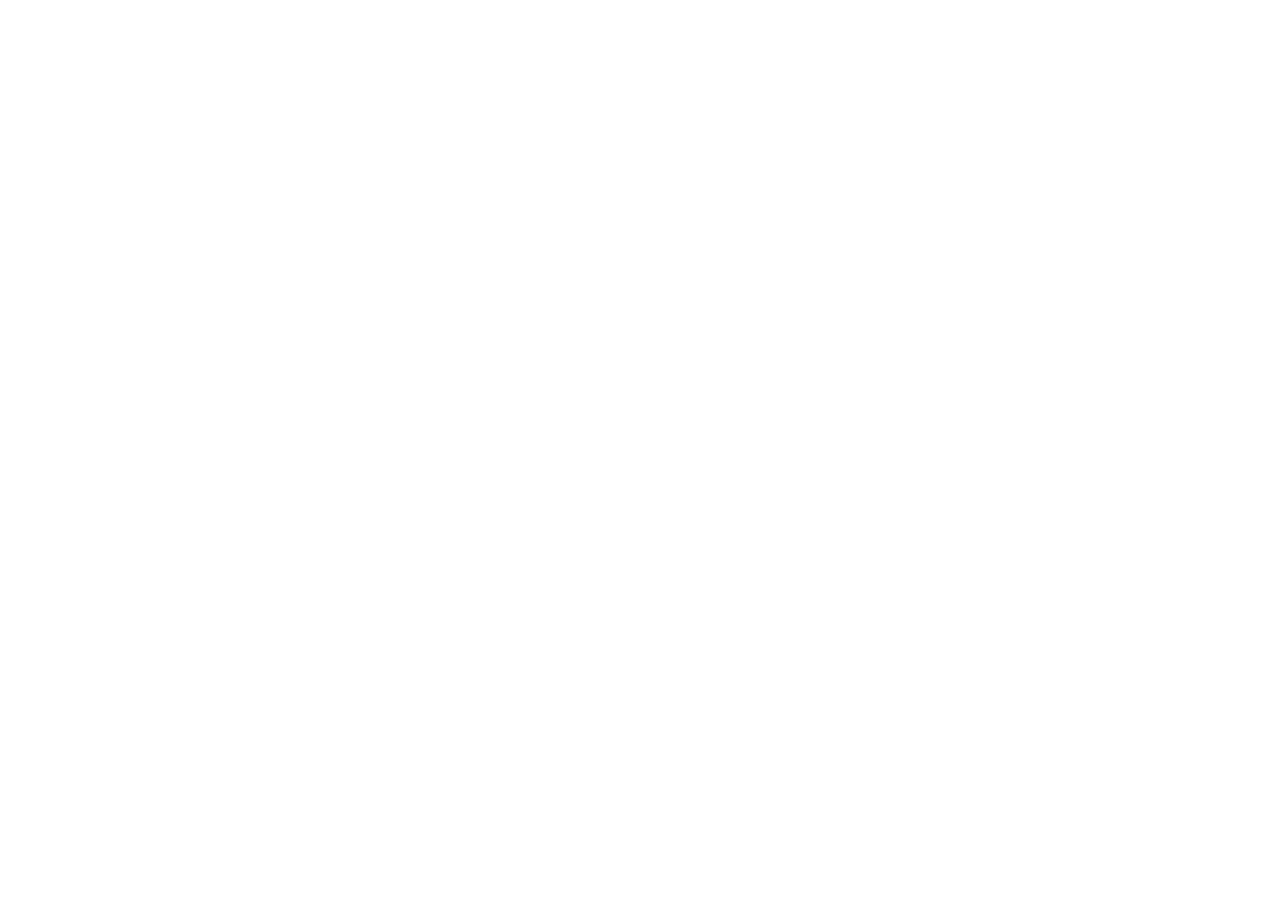
==== game.html @ 26db9619 "make basic game logic in js" ====
<!DOCTYPE html>
<html lang="en">
<head>
    <meta charset="UTF-8">
    <meta name="viewport" content="width=device-width, initial-scale=1.0">
    <title>Document</title>
    <script src="./game.js" defer></script>
</head>
<body>
    
</body>
</html>
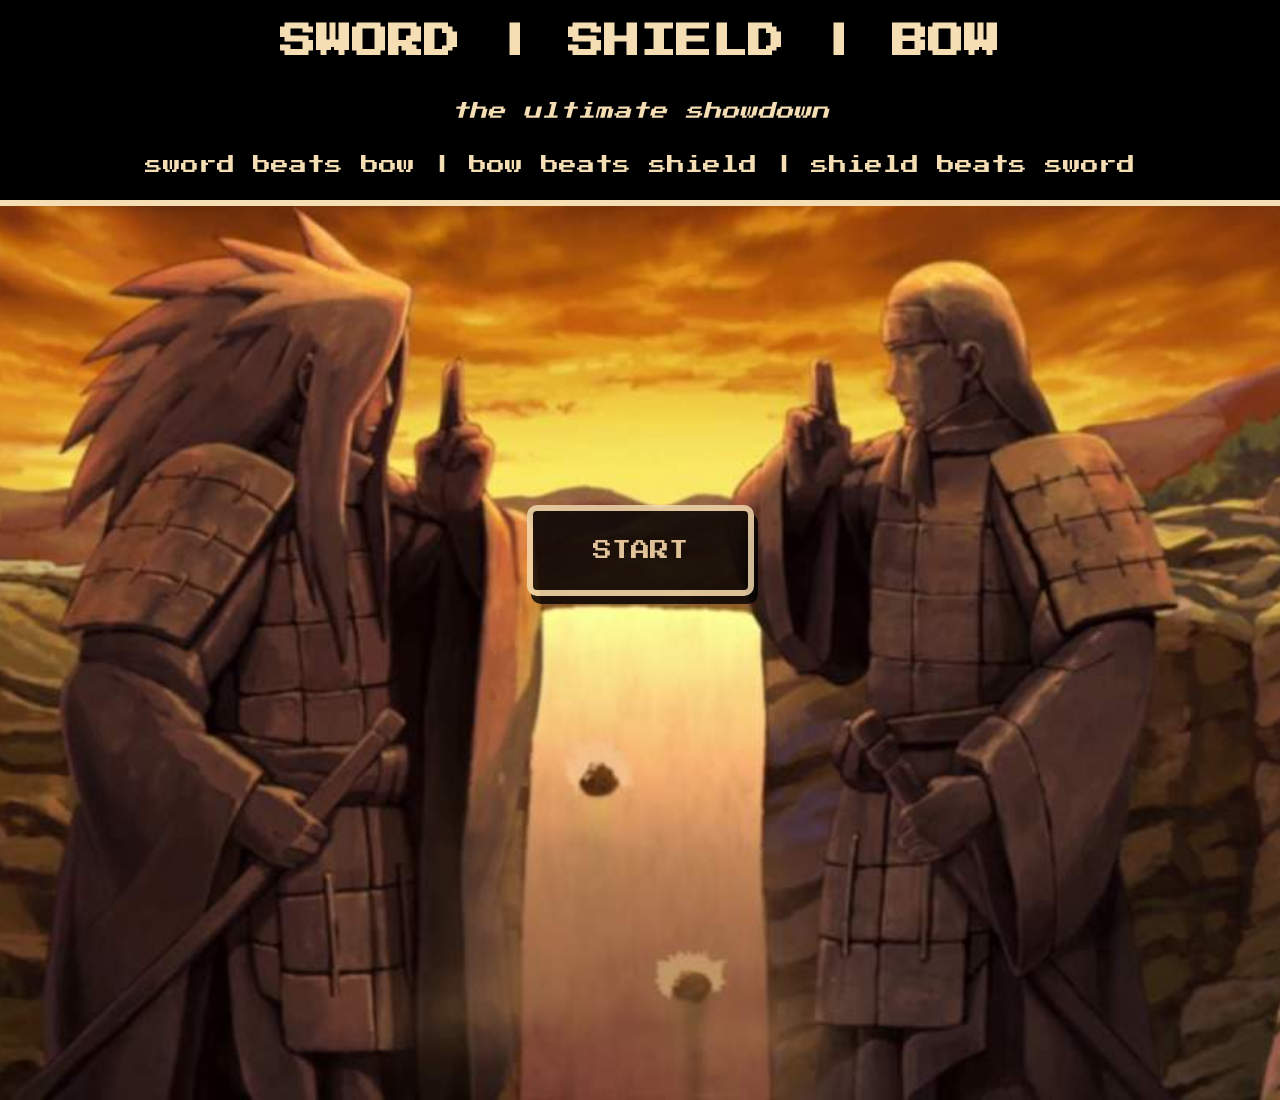
==== commit a9474f84: "add UI interface for the game" ====
--- a/game.html
+++ b/game.html
@@ -5,8 +5,56 @@
     <meta name="viewport" content="width=device-width, initial-scale=1.0">
     <title>Document</title>
     <script src="./game.js" defer></script>
+    <link rel="stylesheet" href="./game.css">
+    <link rel="preconnect" href="https://fonts.gstatic.com">
+    <link href="https://fonts.googleapis.com/css2?family=Press+Start+2P&display=swap" rel="stylesheet">
 </head>
 <body>
-    
+    <div class="header">
+        <h1>
+            SWORD | SHIELD | BOW
+        </h1>
+        <P>
+            <em>the ultimate showdown</em>
+        </P>
+        <p>
+            sword beats bow | bow beats shield | shield beats sword
+        </p>
+    </div>
+    <div id="start-screen" class="active">
+        <button>START</button>
+    </div>
+    <div id="round-screen" >
+        <div class="container">
+            <div id="input">
+                <h2>Enter number of rounds</h2>
+                <input type="text" placeholder="0">
+            </div>
+            <button>DONE</button>
+        </div>
+    </div>
+    <div id="game-screen" >
+        <div class="player-card">
+            <h2>PLAYER</h2>
+            <p>SCORE: 0</p>
+            <div class="choices" id="player-options">
+                <div class="sword"></div>
+                <div class="shield"></div>
+                <div class="bow"></div>
+            </div>
+        </div>
+        <div class="computer-card">
+            <h2>COMPUTER</h2>
+            <p>SCORE: 0</p>
+            <div class="choices">
+                <div class="sword"></div>
+                <div class="shield"></div>
+                <div class="bow"></div>
+            </div>
+        </div>
+    </div>
+    <div class="overlay">
+        message
+    </div>
 </body>
 </html>
--- a/game.css
+++ b/game.css
@@ -0,0 +1,205 @@
+* {
+    font-family: 'Press Start 2P', cursive;
+}
+body {
+    display: flex;
+    flex-direction: column;
+    margin: 0;
+    height: 100%;
+    overflow: hidden;
+    background-image: url("./images/background.jpg");
+    background-repeat: no-repeat;
+    background-size: cover;
+    background-position: center +200px;
+    padding: 100px;
+    transition: background-position 0.5s ease-in-out;
+}
+html {
+    height: 100%;
+}
+
+.header {
+    background-color: black;
+    color: wheat;
+    display: flex;
+    flex-direction: column;
+    align-items: center;
+    position: fixed;
+    top:0px;
+    left: 0px;
+    right: 0px;
+    border-bottom:solid;
+    border-width: 6px;
+    font-size: 18px;
+    height: 200px;
+}
+#start-screen {
+    flex: 1;
+    display: none;
+    justify-content: center;
+    align-items: center;
+    
+}
+#start-screen.active {
+    display: flex;
+}
+#start-screen button {
+    padding: 30px 60px;
+    font-size: larger;
+    border-radius: 10px;
+    box-shadow: 4px 8px rgba(0, 0, 0, 1);
+    transition: all 0.2s ease-out;
+    border: solid;
+    border-width: 6px;
+    background-color: black;
+    color: wheat;
+    opacity: .8;
+}
+#start-screen button:active {
+    transform: translateX(4px) translateY(8px);
+    box-shadow: none;
+}
+#round-screen {
+    display: none;
+    flex: 1;
+    justify-content: center;
+    align-items: center;
+    padding-bottom: 100px;
+}
+.container {
+    display: flex;
+    justify-self: center;
+    align-items: center;
+    gap: 40px;
+    background-color: rgba(0, 0, 0, 0.8);
+    width: 600px;
+    padding: 60px 70px 90px 100px;
+    color: wheat;
+    border: solid;
+    border-radius: 10px;
+    border-width: 6px;
+    box-shadow: 0px 0px 40px rgba(0,0,0, 0.8);
+    font-size: 16px;
+}
+#round-screen.active {
+    display: flex;
+}
+#input {
+    display: flex;
+    flex-direction: column;
+}
+
+input {
+    height: 40px;
+    margin-top: 10px;
+    border-radius: 10px;
+    padding-left: 7px;
+    border: solid;
+    border-color: rgb(239, 202, 134);
+    border-width: 6px;
+}
+
+#round-screen button {
+    padding: 15px 25px;
+    font-size: large;
+    border-radius: 10px;
+    margin-top: 28px;
+    box-shadow: 2px 2px 6px rgba(0, 0, 0, 0.4);
+    border: solid;
+    border-width: 4px;
+    border-color: rgb(251, 193, 84);
+}
+
+#round-screen button:active {
+    opacity: 0.9;
+}
+
+#game-screen {
+    display: none;
+    flex: 1;
+    justify-content: center;
+    align-items: center;
+}
+#game-screen.active {
+    display: flex;
+}
+.player-card, .computer-card {
+    display: flex;
+    flex-direction: column;
+    border: solid;
+    border-width: 2px;
+    border-radius: 8px;
+    padding: 50px;
+    margin: 100px;
+    width: 400px;
+    background-color: black;
+    color: wheat;
+}
+
+.choices {
+    display: flex;
+    font-size: 20px;
+    gap: 20px;
+    justify-content: center;
+    margin-top: 20px;
+}
+
+.sword, .shield, .bow {
+    border: solid;
+    border-width: 6px;
+    border-radius: 10px;
+    height: 100px;
+    width: 100px;
+    background-size: contain;
+    border-color: rgb(212, 151, 75);
+    cursor: pointer;
+    transition: all 0.2s ease-in;
+}
+
+.sword:hover, .shield:hover, .bow:hover {
+    transform: scale(1.1);
+    transition: all 0.1s ease-in;
+}
+
+.sword:active, .shield:active, .bow:active {
+    transform: scale(.95);
+    opacity: .6;
+}
+
+.sword {
+    background-image: url("./images/sword.jpg");
+}
+
+.shield {
+    background-image: url("./images/shield.jpg");
+}
+
+.bow {
+    background-image: url('./images/bow.jpg');
+}
+
+.opacity {
+    opacity: .6;
+    transform: scale(0.9);
+}
+
+.overlay {
+    display: none;
+    justify-content: center;
+    align-items: center;
+    position: fixed;
+    top: 0;
+    bottom: 0;
+    left: 0;
+    right: 0;
+    opacity: .8;
+    background-color: black;
+    z-index: 100;
+    font-size: xx-large;
+    color: white;
+}
+
+.overlay.active {
+    display: flex;
+}
+
